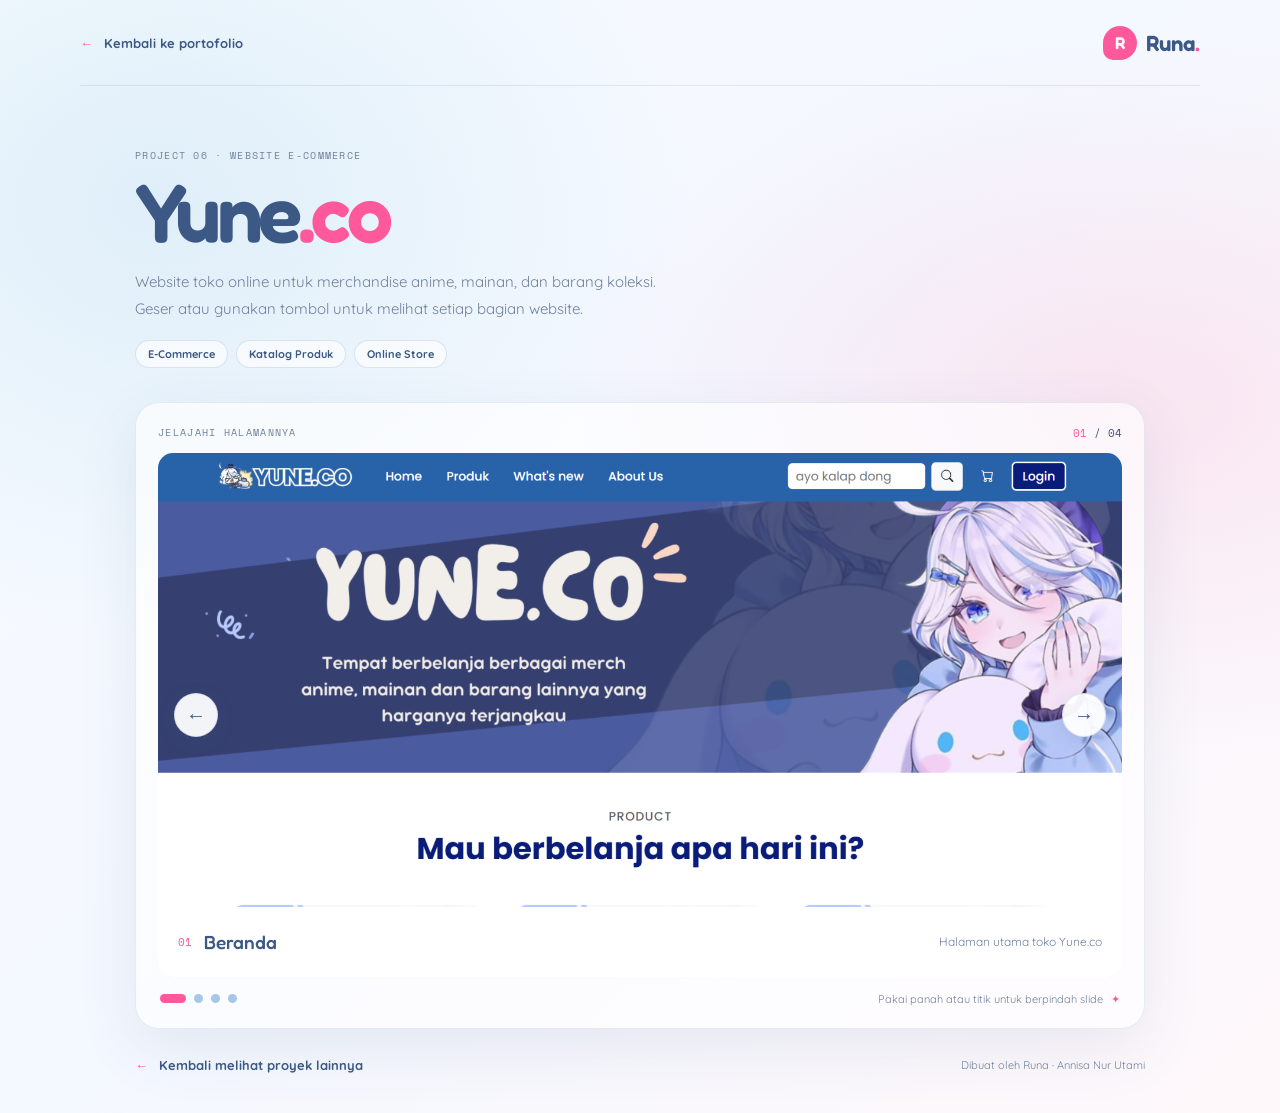
==== yune.html @ 4fbfe3f3 "Rapikan tampilan baru dan projek baru" ====
<!doctype html>
<html lang="id">
  <head>
    <meta charset="utf-8">
    <meta name="viewport" content="width=device-width, initial-scale=1">
    <meta name="theme-color" content="#f8fbff">
    <meta name="description" content="Jelajahi bagian-bagian website toko online Yune.co karya Annisa Nur Utami.">
    <title>Yune.co — Proyek Runa</title>
    <link rel="preconnect" href="https://fonts.googleapis.com">
    <link rel="preconnect" href="https://fonts.gstatic.com" crossorigin>
    <link href="https://fonts.googleapis.com/css2?family=Caveat:wght@500;600;700&family=Fredoka:wght@400;500;600;700&family=Nunito:wght@400;500;600;700;800&family=Quicksand:wght@400;500;600;700&family=Space+Mono:wght@400;700&display=swap" rel="stylesheet">
    <link rel="stylesheet" href="yune.css">
    <script src="yune.js" defer></script>
  </head>
  <body>
    <header class="project-header">
      <a class="back-link" href="index.html#portofolio"><span aria-hidden="true">←</span> Kembali ke portofolio</a>
      <a class="brand" href="index.html" aria-label="Runa, kembali ke beranda"><span class="brand-mark">R</span> Runa<span class="brand-dot">.</span></a>
    </header>

    <main class="project-page">
      <section class="project-intro" aria-labelledby="project-title">
        <p class="eyebrow">PROJECT 06 · WEBSITE E-COMMERCE</p>
        <h1 id="project-title">Yune<span>.co</span></h1>
        <p class="intro-copy">Website toko online untuk merchandise anime, mainan, dan barang koleksi. Geser atau gunakan tombol untuk melihat setiap bagian website.</p>
        <ul class="project-tags" aria-label="Kategori proyek">
          <li>E-Commerce</li>
          <li>Katalog Produk</li>
          <li>Online Store</li>
        </ul>
      </section>

      <section class="gallery" aria-label="Slide halaman website Yune.co">
        <div class="gallery-topline">
          <span class="gallery-kicker">JELAJAHI HALAMANNYA</span>
          <span class="slide-count" aria-live="polite"><span id="current-slide">01</span> / 04</span>
        </div>

        <div class="slide-frame">
          <div class="slides" id="slides">
            <figure class="slide is-active" aria-hidden="false">
              <img src="assets/projects/yune-shop-home.png" alt="Tampilan halaman beranda website Yune.co">
              <figcaption><span>01</span><strong>Beranda</strong><small>Halaman utama toko Yune.co</small></figcaption>
            </figure>
            <figure class="slide" aria-hidden="true">
              <img src="assets/projects/yune-shop-products.png" alt="Tampilan katalog produk website Yune.co" loading="lazy">
              <figcaption><span>02</span><strong>Produk</strong><small>Jelajahi koleksi dan katalog produk</small></figcaption>
            </figure>
            <figure class="slide" aria-hidden="true">
              <img src="assets/projects/yune-shop-about.png" alt="Tampilan halaman tentang Yune.co" loading="lazy">
              <figcaption><span>03</span><strong>Tentang</strong><small>Kenali cerita di balik Yune.co</small></figcaption>
            </figure>
            <figure class="slide" aria-hidden="true">
              <img src="assets/projects/yune-shop-news.png" alt="Tampilan halaman berita website Yune.co" loading="lazy">
              <figcaption><span>04</span><strong>Berita</strong><small>Info dan kabar terbaru dari Yune.co</small></figcaption>
            </figure>
          </div>
          <button class="slide-arrow slide-previous" type="button" aria-label="Lihat slide sebelumnya" aria-controls="slides">←</button>
          <button class="slide-arrow slide-next" type="button" aria-label="Lihat slide berikutnya" aria-controls="slides">→</button>
        </div>

        <div class="gallery-controls">
          <div class="slide-dots" role="group" aria-label="Pilih halaman website">
            <button type="button" class="slide-dot is-active" aria-label="Tampilkan slide Beranda" aria-pressed="true" data-slide="0"></button>
            <button type="button" class="slide-dot" aria-label="Tampilkan slide Produk" aria-pressed="false" data-slide="1"></button>
            <button type="button" class="slide-dot" aria-label="Tampilkan slide Tentang" aria-pressed="false" data-slide="2"></button>
            <button type="button" class="slide-dot" aria-label="Tampilkan slide Berita" aria-pressed="false" data-slide="3"></button>
          </div>
          <p class="swipe-hint">Pakai panah atau titik untuk berpindah slide <span aria-hidden="true">✦</span></p>
        </div>
      </section>

      <footer class="project-footer">
        <a href="index.html#portofolio"><span aria-hidden="true">←</span> Kembali melihat proyek lainnya</a>
        <span>Dibuat oleh Runa · Annisa Nur Utami</span>
      </footer>
    </main>
  </body>
</html>
---- yune.css ----
:root {
  --blue: #a7c7e7;
  --pale-yellow: #fef8b8;
  --pink: #ff82b2;
  --ice: #b2d8ec;
  --navy: #3b5984;
  --hot-pink: #ff599c;
  --ink: #283b59;
  --muted: #71819b;
  --paper: #fbfdff;
}

* { box-sizing: border-box; }
body {
  min-width: 320px;
  min-height: 100vh;
  margin: 0;
  color: var(--ink);
  background:
    radial-gradient(ellipse at 12% 18%, rgba(178, 216, 236, .34), transparent 34%),
    radial-gradient(ellipse at 88% 36%, rgba(255, 130, 178, .16), transparent 36%),
    linear-gradient(135deg, #f7fbff 0%, #f4f8ff 48%, #fff8fb 100%);
  font-family: "Quicksand", sans-serif;
}
button, a { font: inherit; }
a { color: inherit; }
.project-header {
  display: flex;
  width: min(1120px, calc(100% - 64px));
  min-height: 86px;
  margin: 0 auto;
  align-items: center;
  justify-content: space-between;
  border-bottom: 1px solid rgba(59, 89, 132, .12);
}
.back-link, .project-footer a {
  color: var(--navy);
  font-size: 13px;
  font-weight: 800;
  text-decoration: none;
}
.back-link span, .project-footer a span { margin-right: 7px; color: var(--hot-pink); }
.brand {
  display: inline-flex;
  align-items: center;
  color: var(--navy);
  font-family: "Fredoka", sans-serif;
  font-size: 22px;
  font-weight: 600;
  text-decoration: none;
}
.brand-mark {
  display: grid;
  width: 34px;
  height: 34px;
  margin-right: 9px;
  place-items: center;
  border-radius: 50% 50% 50% 10px;
  color: white;
  background: var(--hot-pink);
  font-size: 17px;
}
.brand-dot { color: var(--hot-pink); }
.project-page { width: min(1010px, calc(100% - 64px)); margin: 0 auto; }
.project-intro { max-width: 680px; padding: 62px 0 34px; }
.eyebrow, .gallery-kicker {
  margin: 0;
  color: var(--muted);
  font-family: "Space Mono", monospace;
  font-size: 10px;
  letter-spacing: .13em;
}
.project-intro h1 {
  margin: 8px 0 6px;
  color: var(--navy);
  font-family: "Fredoka", sans-serif;
  font-size: clamp(54px, 8vw, 82px);
  font-weight: 600;
  letter-spacing: -.055em;
  line-height: 1;
}
.project-intro h1 span { color: var(--hot-pink); }
.intro-copy { max-width: 560px; margin: 15px 0 0; color: var(--muted); font-size: 15px; line-height: 1.8; }
.project-tags { display: flex; margin: 18px 0 0; padding: 0; flex-wrap: wrap; gap: 8px; list-style: none; }
.project-tags li { padding: 6px 12px; border: 1px solid rgba(59, 89, 132, .15); border-radius: 30px; color: var(--navy); background: rgba(255, 255, 255, .64); font-size: 11px; font-weight: 700; }
.gallery { padding: 22px; border: 1px solid rgba(59, 89, 132, .11); border-radius: 24px; background: rgba(255, 255, 255, .62); box-shadow: 0 20px 60px rgba(59, 89, 132, .1); }
.gallery-topline { display: flex; min-height: 28px; align-items: flex-start; justify-content: space-between; }
.slide-count { color: var(--navy); font-family: "Space Mono", monospace; font-size: 11px; }
.slide-count span { color: var(--hot-pink); }
.slide-frame { position: relative; overflow: hidden; border-radius: 15px; background: #edf4fa; touch-action: pan-y; }
.slides { display: grid; }
.slide { display: none; margin: 0; }
.slide.is-active { display: block; animation: slide-enter .28s ease both; }
.slide img { display: block; width: 100%; max-height: min(68vh, 680px); min-height: 260px; object-fit: contain; object-position: center top; background: #f3f7fb; }
.slide figcaption { display: flex; min-height: 70px; padding: 12px 20px; align-items: center; gap: 12px; background: white; }
.slide figcaption > span { color: var(--hot-pink); font-family: "Space Mono", monospace; font-size: 11px; }
.slide figcaption strong { color: var(--navy); font-family: "Fredoka", sans-serif; font-size: 19px; font-weight: 500; }
.slide figcaption small { margin-left: auto; color: var(--muted); font-size: 12px; text-align: right; }
.slide-arrow {
  position: absolute;
  top: 50%;
  display: grid;
  width: 44px;
  height: 44px;
  place-items: center;
  border: 1px solid rgba(59, 89, 132, .14);
  border-radius: 50%;
  color: var(--navy);
  background: rgba(255, 255, 255, .94);
  box-shadow: 0 5px 18px rgba(59, 89, 132, .15);
  cursor: pointer;
  font-size: 20px;
  transform: translateY(-50%);
  transition: color .2s ease, background .2s ease, transform .2s ease;
}
.slide-arrow:hover { color: white; background: var(--hot-pink); transform: translateY(-50%) scale(1.06); }
.slide-previous { left: 16px; }
.slide-next { right: 16px; }
.gallery-controls { display: flex; padding: 15px 2px 0; align-items: center; justify-content: space-between; gap: 12px; }
.slide-dots { display: flex; align-items: center; gap: 8px; }
.slide-dot { width: 9px; height: 9px; padding: 0; border: 0; border-radius: 20px; background: var(--blue); cursor: pointer; transition: width .2s ease, background .2s ease; }
.slide-dot.is-active { width: 26px; background: var(--hot-pink); }
.swipe-hint { margin: 0; color: var(--muted); font-size: 11px; text-align: right; }
.swipe-hint span { margin-left: 5px; color: var(--hot-pink); }
.project-footer { display: flex; padding: 28px 0 40px; align-items: center; justify-content: space-between; gap: 14px; }
.project-footer > span { color: var(--muted); font-size: 11px; }
a:focus-visible, button:focus-visible { outline: 3px solid var(--hot-pink); outline-offset: 4px; }
@keyframes slide-enter { from { opacity: .5; transform: translateX(10px); } to { opacity: 1; transform: translateX(0); } }
@media (max-width: 600px) {
  .project-header, .project-page { width: calc(100% - 36px); }
  .project-header { min-height: 70px; }
  .back-link { font-size: 11px; }
  .brand { font-size: 19px; }
  .brand-mark { width: 30px; height: 30px; }
  .project-intro { padding: 43px 0 25px; }
  .project-intro h1 { font-size: 58px; }
  .intro-copy { font-size: 13px; }
  .gallery { padding: 13px; border-radius: 18px; }
  .gallery-kicker { font-size: 8px; }
  .slide img { min-height: 210px; max-height: 58vh; }
  .slide figcaption { min-height: 62px; padding: 10px 12px; gap: 8px; }
  .slide figcaption strong { font-size: 17px; }
  .slide figcaption small { max-width: 43%; font-size: 10px; }
  .slide-arrow { width: 36px; height: 36px; font-size: 17px; }
  .slide-previous { left: 9px; }
  .slide-next { right: 9px; }
  .swipe-hint { max-width: 190px; font-size: 9px; }
  .project-footer { align-items: flex-start; flex-direction: column; }
}
@media (prefers-reduced-motion: reduce) {
  *, *::before, *::after { scroll-behavior: auto !important; animation-duration: .01ms !important; transition-duration: .01ms !important; }
}
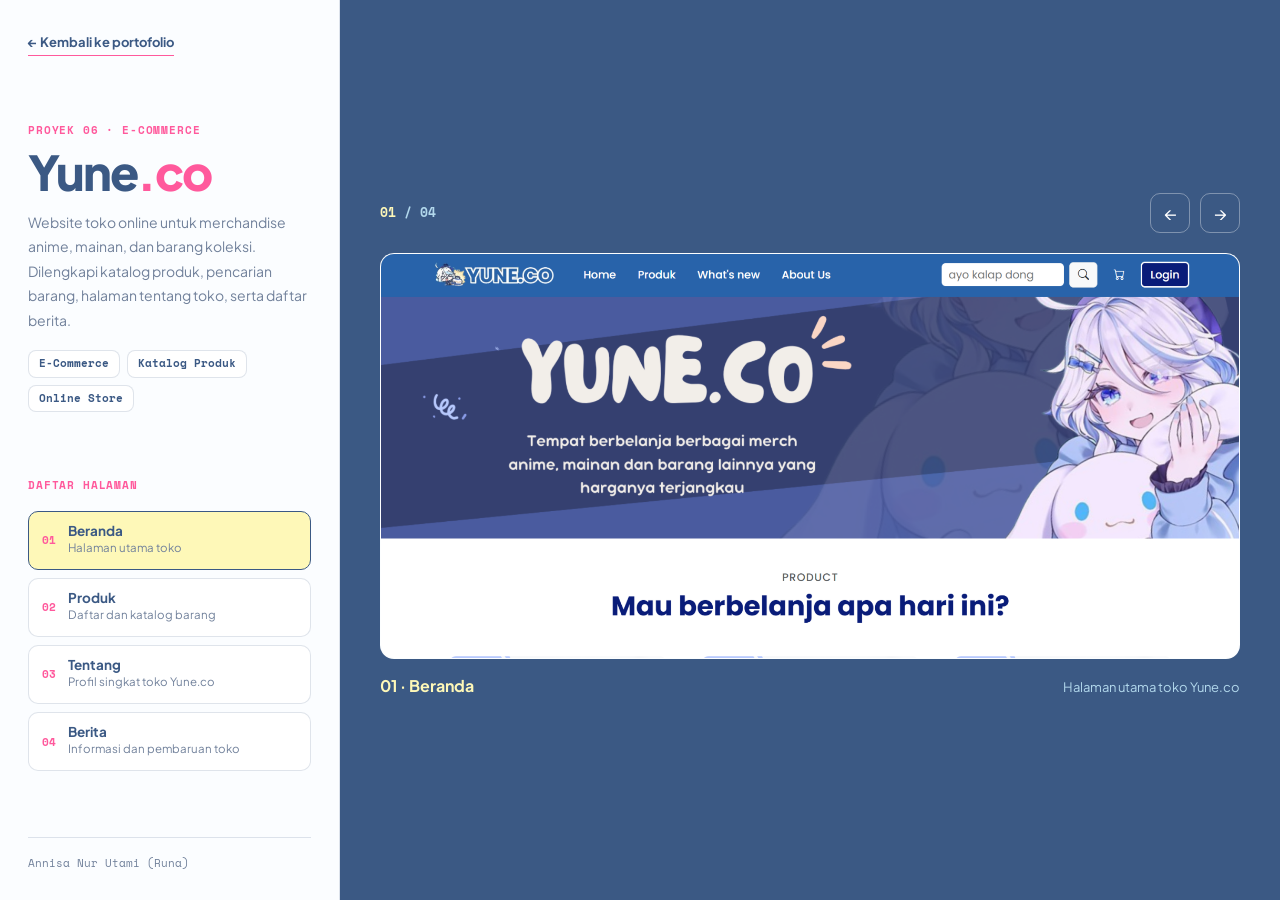
==== commit 31c37066: "REV2" ====
--- a/yune.html
+++ b/yune.html
@@ -3,77 +3,108 @@
   <head>
     <meta charset="utf-8">
     <meta name="viewport" content="width=device-width, initial-scale=1">
-    <meta name="theme-color" content="#f8fbff">
-    <meta name="description" content="Jelajahi bagian-bagian website toko online Yune.co karya Annisa Nur Utami.">
-    <title>Yune.co — Proyek Runa</title>
+    <meta name="theme-color" content="#fbfdff">
+    <meta name="description" content="Tampilan halaman website toko online Yune.co karya Annisa Nur Utami (Runa).">
+    <title>Yune.co — Annisa Nur Utami</title>
     <link rel="preconnect" href="https://fonts.googleapis.com">
     <link rel="preconnect" href="https://fonts.gstatic.com" crossorigin>
-    <link href="https://fonts.googleapis.com/css2?family=Caveat:wght@500;600;700&family=Fredoka:wght@400;500;600;700&family=Nunito:wght@400;500;600;700;800&family=Quicksand:wght@400;500;600;700&family=Space+Mono:wght@400;700&display=swap" rel="stylesheet">
+    <link href="https://fonts.googleapis.com/css2?family=Plus+Jakarta+Sans:wght@400;500;600;700;800&family=Space+Mono:wght@400;700&display=swap" rel="stylesheet">
     <link rel="stylesheet" href="yune.css">
     <script src="yune.js" defer></script>
   </head>
   <body>
-    <header class="project-header">
-      <a class="back-link" href="index.html#portofolio"><span aria-hidden="true">←</span> Kembali ke portofolio</a>
-      <a class="brand" href="index.html" aria-label="Runa, kembali ke beranda"><span class="brand-mark">R</span> Runa<span class="brand-dot">.</span></a>
-    </header>
-
-    <main class="project-page">
-      <section class="project-intro" aria-labelledby="project-title">
-        <p class="eyebrow">PROJECT 06 · WEBSITE E-COMMERCE</p>
-        <h1 id="project-title">Yune<span>.co</span></h1>
-        <p class="intro-copy">Website toko online untuk merchandise anime, mainan, dan barang koleksi. Geser atau gunakan tombol untuk melihat setiap bagian website.</p>
-        <ul class="project-tags" aria-label="Kategori proyek">
-          <li>E-Commerce</li>
-          <li>Katalog Produk</li>
-          <li>Online Store</li>
-        </ul>
-      </section>
-
-      <section class="gallery" aria-label="Slide halaman website Yune.co">
-        <div class="gallery-topline">
-          <span class="gallery-kicker">JELAJAHI HALAMANNYA</span>
-          <span class="slide-count" aria-live="polite"><span id="current-slide">01</span> / 04</span>
+    <div class="yune-shell">
+      <aside class="yune-sidebar">
+        <div class="yune-top">
+          <a class="back-link" href="index.html#portofolio">← Kembali ke portofolio</a>
         </div>
 
-        <div class="slide-frame">
-          <div class="slides" id="slides">
-            <figure class="slide is-active" aria-hidden="false">
-              <img src="assets/projects/yune-shop-home.png" alt="Tampilan halaman beranda website Yune.co">
-              <figcaption><span>01</span><strong>Beranda</strong><small>Halaman utama toko Yune.co</small></figcaption>
-            </figure>
-            <figure class="slide" aria-hidden="true">
-              <img src="assets/projects/yune-shop-products.png" alt="Tampilan katalog produk website Yune.co" loading="lazy">
-              <figcaption><span>02</span><strong>Produk</strong><small>Jelajahi koleksi dan katalog produk</small></figcaption>
-            </figure>
-            <figure class="slide" aria-hidden="true">
-              <img src="assets/projects/yune-shop-about.png" alt="Tampilan halaman tentang Yune.co" loading="lazy">
-              <figcaption><span>03</span><strong>Tentang</strong><small>Kenali cerita di balik Yune.co</small></figcaption>
-            </figure>
-            <figure class="slide" aria-hidden="true">
-              <img src="assets/projects/yune-shop-news.png" alt="Tampilan halaman berita website Yune.co" loading="lazy">
-              <figcaption><span>04</span><strong>Berita</strong><small>Info dan kabar terbaru dari Yune.co</small></figcaption>
-            </figure>
-          </div>
-          <button class="slide-arrow slide-previous" type="button" aria-label="Lihat slide sebelumnya" aria-controls="slides">←</button>
-          <button class="slide-arrow slide-next" type="button" aria-label="Lihat slide berikutnya" aria-controls="slides">→</button>
+        <div class="yune-meta">
+          <p class="yune-kicker">PROYEK 06 · E-COMMERCE</p>
+          <h1>Yune<span>.co</span></h1>
+          <p class="yune-desc">
+            Website toko online untuk merchandise anime, mainan, dan barang koleksi. Dilengkapi katalog produk, pencarian barang, halaman tentang toko, serta daftar berita.
+          </p>
+          <ul class="yune-tags" aria-label="Kategori proyek">
+            <li>E-Commerce</li>
+            <li>Katalog Produk</li>
+            <li>Online Store</li>
+          </ul>
         </div>
 
-        <div class="gallery-controls">
-          <div class="slide-dots" role="group" aria-label="Pilih halaman website">
-            <button type="button" class="slide-dot is-active" aria-label="Tampilkan slide Beranda" aria-pressed="true" data-slide="0"></button>
-            <button type="button" class="slide-dot" aria-label="Tampilkan slide Produk" aria-pressed="false" data-slide="1"></button>
-            <button type="button" class="slide-dot" aria-label="Tampilkan slide Tentang" aria-pressed="false" data-slide="2"></button>
-            <button type="button" class="slide-dot" aria-label="Tampilkan slide Berita" aria-pressed="false" data-slide="3"></button>
+        <nav class="yune-pages" aria-label="Pilih halaman website Yune.co">
+          <p class="pages-label">DAFTAR HALAMAN</p>
+          <button type="button" class="page-btn is-active" data-slide="0" aria-pressed="true">
+            <span class="page-num">01</span>
+            <span><strong>Beranda</strong><small>Halaman utama toko</small></span>
+          </button>
+          <button type="button" class="page-btn" data-slide="1" aria-pressed="false">
+            <span class="page-num">02</span>
+            <span><strong>Produk</strong><small>Daftar dan katalog barang</small></span>
+          </button>
+          <button type="button" class="page-btn" data-slide="2" aria-pressed="false">
+            <span class="page-num">03</span>
+            <span><strong>Tentang</strong><small>Profil singkat toko Yune.co</small></span>
+          </button>
+          <button type="button" class="page-btn" data-slide="3" aria-pressed="false">
+            <span class="page-num">04</span>
+            <span><strong>Berita</strong><small>Informasi dan pembaruan toko</small></span>
+          </button>
+        </nav>
+
+        <footer class="yune-foot">
+          <span>Annisa Nur Utami (Runa)</span>
+        </footer>
+      </aside>
+
+      <main class="yune-stage">
+        <div class="stage-bar">
+          <span class="stage-count" aria-live="polite"><span id="current-slide">01</span> / 04</span>
+          <div class="stage-arrows">
+            <button class="slide-arrow slide-previous" type="button" aria-label="Lihat halaman sebelumnya" aria-controls="slides">←</button>
+            <button class="slide-arrow slide-next" type="button" aria-label="Lihat halaman berikutnya" aria-controls="slides">→</button>
           </div>
-          <p class="swipe-hint">Pakai panah atau titik untuk berpindah slide <span aria-hidden="true">✦</span></p>
         </div>
-      </section>
 
-      <footer class="project-footer">
-        <a href="index.html#portofolio"><span aria-hidden="true">←</span> Kembali melihat proyek lainnya</a>
-        <span>Dibuat oleh Runa · Annisa Nur Utami</span>
-      </footer>
-    </main>
+        <div class="slide-frame" id="slides" tabindex="0" aria-label="Pratinjau halaman website Yune.co">
+          <figure class="slide is-active" aria-hidden="false">
+            <div class="slide-shot">
+              <img src="assets/projects/yune-shop-home.png" alt="Tampilan halaman beranda website Yune.co">
+            </div>
+            <figcaption>
+              <strong>01 · Beranda</strong>
+              <span>Halaman utama toko Yune.co</span>
+            </figcaption>
+          </figure>
+          <figure class="slide" aria-hidden="true">
+            <div class="slide-shot">
+              <img src="assets/projects/yune-shop-products.png" alt="Tampilan katalog produk website Yune.co" loading="lazy">
+            </div>
+            <figcaption>
+              <strong>02 · Produk</strong>
+              <span>Daftar dan katalog barang</span>
+            </figcaption>
+          </figure>
+          <figure class="slide" aria-hidden="true">
+            <div class="slide-shot">
+              <img src="assets/projects/yune-shop-about.png" alt="Tampilan halaman tentang Yune.co" loading="lazy">
+            </div>
+            <figcaption>
+              <strong>03 · Tentang</strong>
+              <span>Profil singkat toko Yune.co</span>
+            </figcaption>
+          </figure>
+          <figure class="slide" aria-hidden="true">
+            <div class="slide-shot">
+              <img src="assets/projects/yune-shop-news.png" alt="Tampilan halaman berita website Yune.co" loading="lazy">
+            </div>
+            <figcaption>
+              <strong>04 · Berita</strong>
+              <span>Informasi dan pembaruan toko</span>
+            </figcaption>
+          </figure>
+        </div>
+      </main>
+    </div>
   </body>
 </html>
--- a/yune.css
+++ b/yune.css
@@ -8,145 +8,190 @@
   --ink: #283b59;
   --muted: #71819b;
   --paper: #fbfdff;
+  --white: #fff;
+  --sans: "Plus Jakarta Sans", sans-serif;
+  --mono: "Space Mono", monospace;
+  --rule: rgba(59, 89, 132, .16);
 }
 
 * { box-sizing: border-box; }
 body {
-  min-width: 320px;
-  min-height: 100vh;
   margin: 0;
   color: var(--ink);
-  background:
-    radial-gradient(ellipse at 12% 18%, rgba(178, 216, 236, .34), transparent 34%),
-    radial-gradient(ellipse at 88% 36%, rgba(255, 130, 178, .16), transparent 36%),
-    linear-gradient(135deg, #f7fbff 0%, #f4f8ff 48%, #fff8fb 100%);
-  font-family: "Quicksand", sans-serif;
+  background: var(--paper);
+  font-family: var(--sans);
+  font-size: 16px;
+  line-height: 1.65;
+  overflow-x: hidden;
 }
-button, a { font: inherit; }
-a { color: inherit; }
-.project-header {
+a { color: inherit; text-decoration: none; }
+button { font: inherit; }
+::selection { color: var(--navy); background: var(--pale-yellow); }
+a:focus-visible, button:focus-visible, .slide-frame:focus-visible { outline: 2px solid var(--hot-pink); outline-offset: 3px; }
+h1, p { margin-top: 0; }
+
+.yune-shell {
+  display: grid;
+  min-height: 100dvh;
+  grid-template-columns: 340px minmax(0, 1fr);
+}
+
+.yune-sidebar {
   display: flex;
-  width: min(1120px, calc(100% - 64px));
-  min-height: 86px;
-  margin: 0 auto;
-  align-items: center;
+  padding: 28px;
+  flex-direction: column;
   justify-content: space-between;
-  border-bottom: 1px solid rgba(59, 89, 132, .12);
+  gap: 28px;
+  border-right: 1px solid var(--rule);
+  background: var(--paper);
 }
-.back-link, .project-footer a {
-  color: var(--navy);
-  font-size: 13px;
-  font-weight: 800;
-  text-decoration: none;
-}
-.back-link span, .project-footer a span { margin-right: 7px; color: var(--hot-pink); }
-.brand {
+.back-link {
   display: inline-flex;
   align-items: center;
   color: var(--navy);
-  font-family: "Fredoka", sans-serif;
-  font-size: 22px;
-  font-weight: 600;
-  text-decoration: none;
+  font-size: 13px;
+  font-weight: 700;
+  border-bottom: 1.5px solid var(--hot-pink);
+  padding-bottom: 2px;
 }
-.brand-mark {
+.back-link:hover { color: var(--hot-pink); }
+
+.yune-kicker, .pages-label {
+  margin: 0 0 8px;
+  color: var(--hot-pink);
+  font-family: var(--mono);
+  font-size: 10.5px;
+  font-weight: 700;
+  letter-spacing: .08em;
+}
+.yune-meta h1 {
+  margin: 0 0 12px;
+  color: var(--navy);
+  font-size: clamp(36px, 4vw, 48px);
+  font-weight: 800;
+  letter-spacing: -.04em;
+  line-height: 1.05;
+}
+.yune-meta h1 span { color: var(--hot-pink); }
+.yune-desc { margin: 0 0 18px; color: var(--muted); font-size: 14px; line-height: 1.75; }
+.yune-tags { display: flex; margin: 0; padding: 0; flex-wrap: wrap; gap: 7px; list-style: none; }
+.yune-tags li {
+  padding: 4px 10px;
+  border: 1px solid var(--rule);
+  border-radius: 8px;
+  color: var(--navy);
+  background: var(--white);
+  font-family: var(--mono);
+  font-size: 10.5px;
+  font-weight: 700;
+}
+
+.yune-pages { display: flex; flex-direction: column; gap: 8px; }
+.page-btn {
+  display: flex;
+  padding: 11px 13px;
+  align-items: center;
+  gap: 12px;
+  border: 1px solid var(--rule);
+  border-radius: 10px;
+  color: var(--navy);
+  background: var(--white);
+  cursor: pointer;
+  text-align: left;
+  transition: background .16s ease, border-color .16s ease;
+}
+.page-btn:hover { border-color: var(--navy); background: rgba(178, 216, 236, .22); }
+.page-btn.is-active { border-color: var(--navy); background: var(--pale-yellow); }
+.page-num { color: var(--hot-pink); font-family: var(--mono); font-size: 11px; font-weight: 700; }
+.page-btn span:last-child { display: flex; flex-direction: column; }
+.page-btn strong { font-size: 13.5px; font-weight: 700; line-height: 1.2; }
+.page-btn small { color: var(--muted); font-size: 11.5px; }
+
+.yune-foot {
+  padding-top: 16px;
+  border-top: 1px solid var(--rule);
+  color: var(--muted);
+  font-family: var(--mono);
+  font-size: 11px;
+}
+
+/* Right Stage */
+.yune-stage {
+  display: flex;
+  padding: 28px 40px 36px;
+  flex-direction: column;
+  justify-content: center;
+  gap: 20px;
+  color: var(--white);
+  background: var(--navy);
+  min-width: 0;
+}
+.stage-bar {
+  display: flex;
+  align-items: center;
+  justify-content: space-between;
+}
+.stage-count { color: var(--ice); font-family: var(--mono); font-size: 13px; font-weight: 700; }
+.stage-count span { color: var(--pale-yellow); }
+.stage-arrows { display: flex; gap: 10px; }
+.slide-arrow {
   display: grid;
-  width: 34px;
-  height: 34px;
-  margin-right: 9px;
+  width: 40px;
+  height: 40px;
   place-items: center;
-  border-radius: 50% 50% 50% 10px;
-  color: white;
-  background: var(--hot-pink);
-  font-size: 17px;
+  border: 1px solid rgba(255, 255, 255, .35);
+  border-radius: 10px;
+  color: var(--white);
+  background: transparent;
+  cursor: pointer;
+  font-size: 18px;
+  transition: background .16s ease, border-color .16s ease;
 }
-.brand-dot { color: var(--hot-pink); }
-.project-page { width: min(1010px, calc(100% - 64px)); margin: 0 auto; }
-.project-intro { max-width: 680px; padding: 62px 0 34px; }
-.eyebrow, .gallery-kicker {
-  margin: 0;
-  color: var(--muted);
-  font-family: "Space Mono", monospace;
-  font-size: 10px;
-  letter-spacing: .13em;
+.slide-arrow:hover { border-color: var(--hot-pink); background: var(--hot-pink); }
+
+.slide-frame { touch-action: pan-y; }
+.slide { display: none; margin: 0; }
+.slide.is-active { display: block; animation: slide-enter .22s ease both; }
+.slide-shot {
+  overflow: hidden;
+  border: 1px solid rgba(255, 255, 255, .2);
+  border-radius: 14px;
+  background: var(--paper);
 }
-.project-intro h1 {
-  margin: 8px 0 6px;
-  color: var(--navy);
-  font-family: "Fredoka", sans-serif;
-  font-size: clamp(54px, 8vw, 82px);
-  font-weight: 600;
-  letter-spacing: -.055em;
-  line-height: 1;
+.slide-shot img {
+  display: block;
+  width: 100%;
+  max-height: 74dvh;
+  min-height: 240px;
+  object-fit: contain;
+  object-position: center top;
+  background: #f3f7fb;
 }
-.project-intro h1 span { color: var(--hot-pink); }
-.intro-copy { max-width: 560px; margin: 15px 0 0; color: var(--muted); font-size: 15px; line-height: 1.8; }
-.project-tags { display: flex; margin: 18px 0 0; padding: 0; flex-wrap: wrap; gap: 8px; list-style: none; }
-.project-tags li { padding: 6px 12px; border: 1px solid rgba(59, 89, 132, .15); border-radius: 30px; color: var(--navy); background: rgba(255, 255, 255, .64); font-size: 11px; font-weight: 700; }
-.gallery { padding: 22px; border: 1px solid rgba(59, 89, 132, .11); border-radius: 24px; background: rgba(255, 255, 255, .62); box-shadow: 0 20px 60px rgba(59, 89, 132, .1); }
-.gallery-topline { display: flex; min-height: 28px; align-items: flex-start; justify-content: space-between; }
-.slide-count { color: var(--navy); font-family: "Space Mono", monospace; font-size: 11px; }
-.slide-count span { color: var(--hot-pink); }
-.slide-frame { position: relative; overflow: hidden; border-radius: 15px; background: #edf4fa; touch-action: pan-y; }
-.slides { display: grid; }
-.slide { display: none; margin: 0; }
-.slide.is-active { display: block; animation: slide-enter .28s ease both; }
-.slide img { display: block; width: 100%; max-height: min(68vh, 680px); min-height: 260px; object-fit: contain; object-position: center top; background: #f3f7fb; }
-.slide figcaption { display: flex; min-height: 70px; padding: 12px 20px; align-items: center; gap: 12px; background: white; }
-.slide figcaption > span { color: var(--hot-pink); font-family: "Space Mono", monospace; font-size: 11px; }
-.slide figcaption strong { color: var(--navy); font-family: "Fredoka", sans-serif; font-size: 19px; font-weight: 500; }
-.slide figcaption small { margin-left: auto; color: var(--muted); font-size: 12px; text-align: right; }
-.slide-arrow {
-  position: absolute;
-  top: 50%;
-  display: grid;
-  width: 44px;
-  height: 44px;
-  place-items: center;
-  border: 1px solid rgba(59, 89, 132, .14);
-  border-radius: 50%;
-  color: var(--navy);
-  background: rgba(255, 255, 255, .94);
-  box-shadow: 0 5px 18px rgba(59, 89, 132, .15);
-  cursor: pointer;
-  font-size: 20px;
-  transform: translateY(-50%);
-  transition: color .2s ease, background .2s ease, transform .2s ease;
+.slide figcaption {
+  display: flex;
+  margin-top: 14px;
+  align-items: baseline;
+  justify-content: space-between;
+  gap: 12px;
 }
-.slide-arrow:hover { color: white; background: var(--hot-pink); transform: translateY(-50%) scale(1.06); }
-.slide-previous { left: 16px; }
-.slide-next { right: 16px; }
-.gallery-controls { display: flex; padding: 15px 2px 0; align-items: center; justify-content: space-between; gap: 12px; }
-.slide-dots { display: flex; align-items: center; gap: 8px; }
-.slide-dot { width: 9px; height: 9px; padding: 0; border: 0; border-radius: 20px; background: var(--blue); cursor: pointer; transition: width .2s ease, background .2s ease; }
-.slide-dot.is-active { width: 26px; background: var(--hot-pink); }
-.swipe-hint { margin: 0; color: var(--muted); font-size: 11px; text-align: right; }
-.swipe-hint span { margin-left: 5px; color: var(--hot-pink); }
-.project-footer { display: flex; padding: 28px 0 40px; align-items: center; justify-content: space-between; gap: 14px; }
-.project-footer > span { color: var(--muted); font-size: 11px; }
-a:focus-visible, button:focus-visible { outline: 3px solid var(--hot-pink); outline-offset: 4px; }
-@keyframes slide-enter { from { opacity: .5; transform: translateX(10px); } to { opacity: 1; transform: translateX(0); } }
-@media (max-width: 600px) {
-  .project-header, .project-page { width: calc(100% - 36px); }
-  .project-header { min-height: 70px; }
-  .back-link { font-size: 11px; }
-  .brand { font-size: 19px; }
-  .brand-mark { width: 30px; height: 30px; }
-  .project-intro { padding: 43px 0 25px; }
-  .project-intro h1 { font-size: 58px; }
-  .intro-copy { font-size: 13px; }
-  .gallery { padding: 13px; border-radius: 18px; }
-  .gallery-kicker { font-size: 8px; }
-  .slide img { min-height: 210px; max-height: 58vh; }
-  .slide figcaption { min-height: 62px; padding: 10px 12px; gap: 8px; }
-  .slide figcaption strong { font-size: 17px; }
-  .slide figcaption small { max-width: 43%; font-size: 10px; }
-  .slide-arrow { width: 36px; height: 36px; font-size: 17px; }
-  .slide-previous { left: 9px; }
-  .slide-next { right: 9px; }
-  .swipe-hint { max-width: 190px; font-size: 9px; }
-  .project-footer { align-items: flex-start; flex-direction: column; }
+.slide figcaption strong { color: var(--pale-yellow); font-size: 16px; font-weight: 700; }
+.slide figcaption span { color: var(--ice); font-size: 13px; }
+
+@keyframes slide-enter { from { opacity: .6; transform: translateY(6px); } to { opacity: 1; transform: translateY(0); } }
+
+@media (max-width: 960px) {
+  .yune-shell { grid-template-columns: 1fr; }
+  .yune-sidebar { border-right: 0; border-bottom: 1px solid var(--rule); padding: 24px 20px; }
+  .yune-pages { display: grid; grid-template-columns: repeat(2, minmax(0, 1fr)); }
+  .yune-foot { display: none; }
+  .yune-stage { padding: 28px 20px 36px; }
 }
+
+@media (max-width: 560px) {
+  .yune-pages { grid-template-columns: 1fr; }
+  .slide figcaption { flex-direction: column; gap: 2px; }
+}
+
 @media (prefers-reduced-motion: reduce) {
   *, *::before, *::after { scroll-behavior: auto !important; animation-duration: .01ms !important; transition-duration: .01ms !important; }
 }
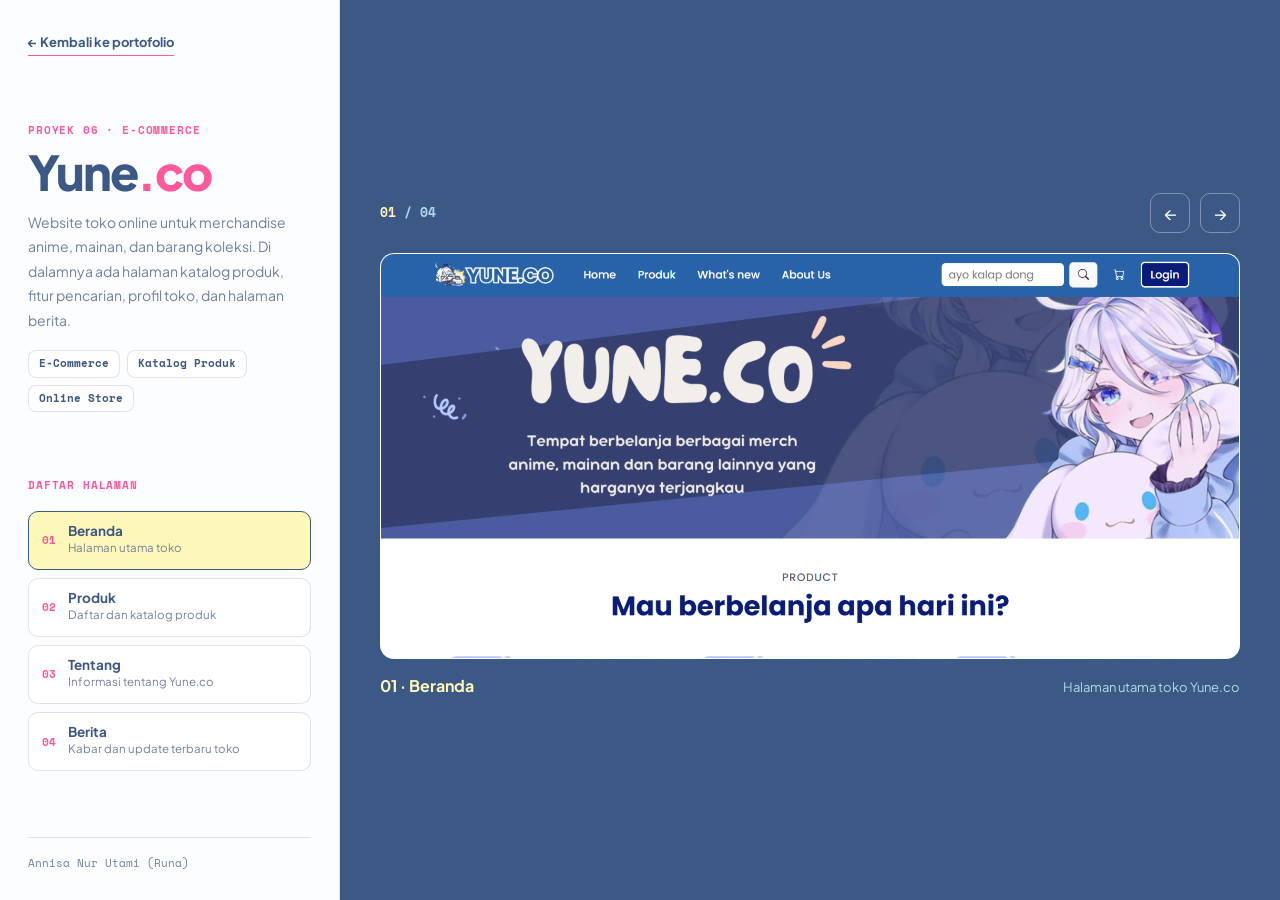
==== commit e53b87c0: "txt" ====
--- a/yune.html
+++ b/yune.html
@@ -23,7 +23,7 @@
           <p class="yune-kicker">PROYEK 06 · E-COMMERCE</p>
           <h1>Yune<span>.co</span></h1>
           <p class="yune-desc">
-            Website toko online untuk merchandise anime, mainan, dan barang koleksi. Dilengkapi katalog produk, pencarian barang, halaman tentang toko, serta daftar berita.
+            Website toko online untuk merchandise anime, mainan, dan barang koleksi. Di dalamnya ada halaman katalog produk, fitur pencarian, profil toko, dan halaman berita.
           </p>
           <ul class="yune-tags" aria-label="Kategori proyek">
             <li>E-Commerce</li>
@@ -40,15 +40,15 @@
           </button>
           <button type="button" class="page-btn" data-slide="1" aria-pressed="false">
             <span class="page-num">02</span>
-            <span><strong>Produk</strong><small>Daftar dan katalog barang</small></span>
+            <span><strong>Produk</strong><small>Daftar dan katalog produk</small></span>
           </button>
           <button type="button" class="page-btn" data-slide="2" aria-pressed="false">
             <span class="page-num">03</span>
-            <span><strong>Tentang</strong><small>Profil singkat toko Yune.co</small></span>
+            <span><strong>Tentang</strong><small>Informasi tentang Yune.co</small></span>
           </button>
           <button type="button" class="page-btn" data-slide="3" aria-pressed="false">
             <span class="page-num">04</span>
-            <span><strong>Berita</strong><small>Informasi dan pembaruan toko</small></span>
+            <span><strong>Berita</strong><small>Kabar dan update terbaru toko</small></span>
           </button>
         </nav>
 
@@ -82,7 +82,7 @@
             </div>
             <figcaption>
               <strong>02 · Produk</strong>
-              <span>Daftar dan katalog barang</span>
+              <span>Daftar dan katalog produk</span>
             </figcaption>
           </figure>
           <figure class="slide" aria-hidden="true">
@@ -91,7 +91,7 @@
             </div>
             <figcaption>
               <strong>03 · Tentang</strong>
-              <span>Profil singkat toko Yune.co</span>
+              <span>Informasi tentang Yune.co</span>
             </figcaption>
           </figure>
           <figure class="slide" aria-hidden="true">
@@ -100,7 +100,7 @@
             </div>
             <figcaption>
               <strong>04 · Berita</strong>
-              <span>Informasi dan pembaruan toko</span>
+              <span>Kabar dan update terbaru toko</span>
             </figcaption>
           </figure>
         </div>
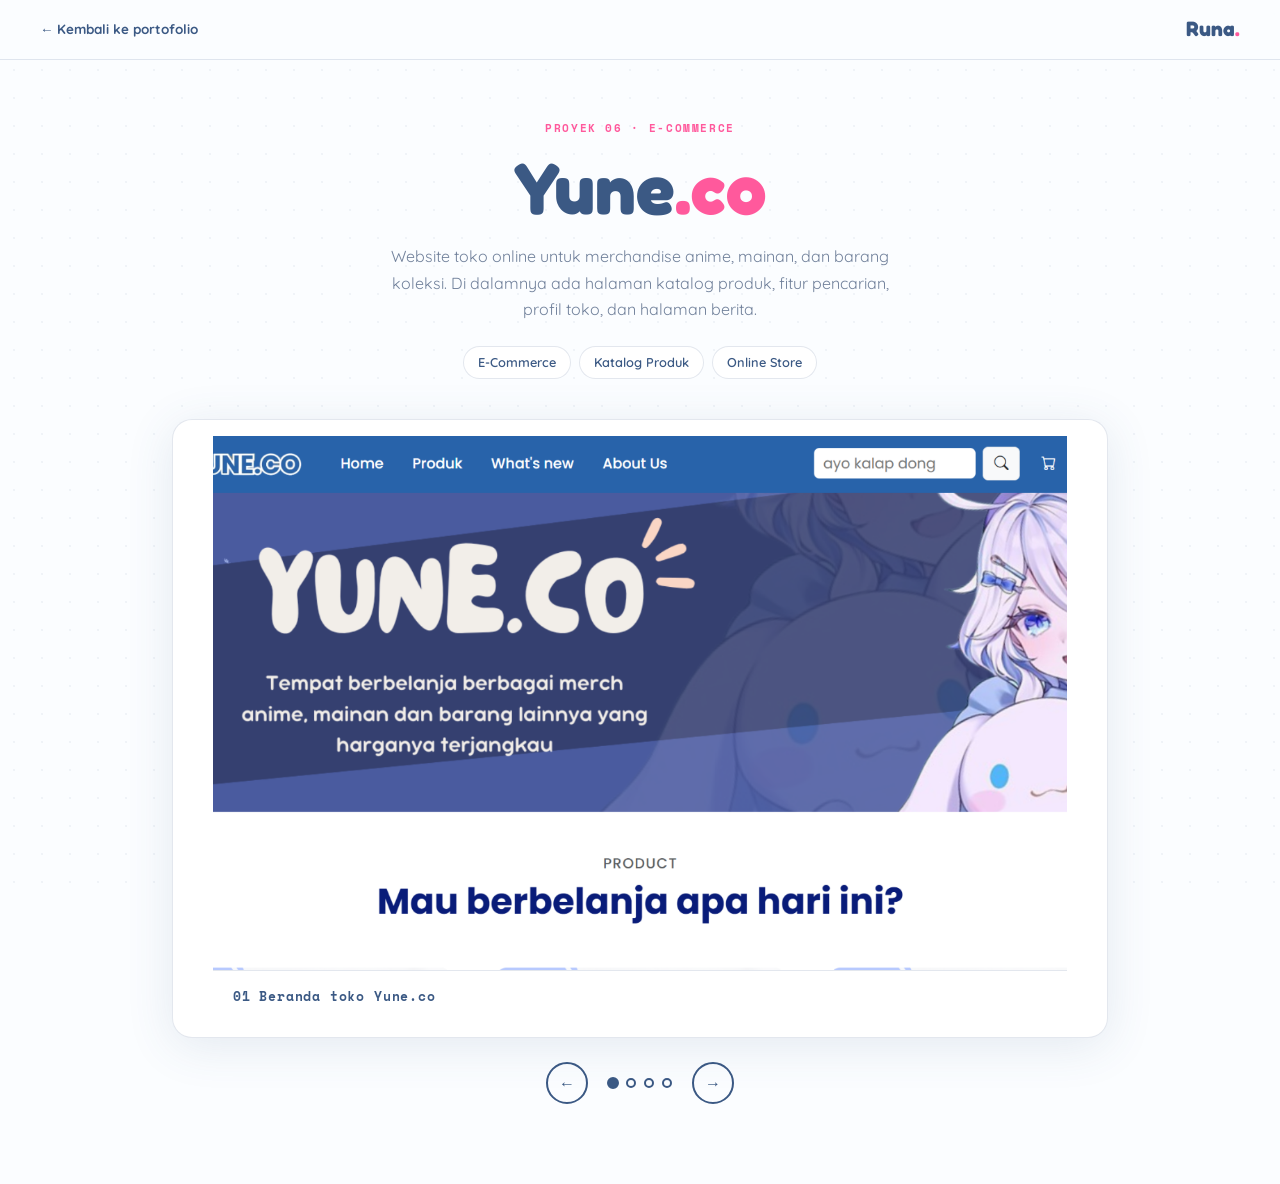
==== commit 9f568738: "rev3" ====
--- a/yune.html
+++ b/yune.html
@@ -8,103 +8,61 @@
     <title>Yune.co — Annisa Nur Utami</title>
     <link rel="preconnect" href="https://fonts.googleapis.com">
     <link rel="preconnect" href="https://fonts.gstatic.com" crossorigin>
-    <link href="https://fonts.googleapis.com/css2?family=Plus+Jakarta+Sans:wght@400;500;600;700;800&family=Space+Mono:wght@400;700&display=swap" rel="stylesheet">
+    <link href="https://fonts.googleapis.com/css2?family=Architects+Daughter&family=Caveat:wght@500;600;700&family=Fredoka:wght@400;500;600;700&family=Nunito:wght@400;500;600;700;800&family=Poppins:wght@400;500;600;700&family=Quicksand:wght@400;500;600;700&family=Sniglet:wght@400;800&family=Space+Mono:wght@400;700&display=swap" rel="stylesheet">
     <link rel="stylesheet" href="yune.css">
     <script src="yune.js" defer></script>
   </head>
   <body>
-    <div class="yune-shell">
-      <aside class="yune-sidebar">
-        <div class="yune-top">
-          <a class="back-link" href="index.html#portofolio">← Kembali ke portofolio</a>
+
+    <header class="project-header">
+      <a class="back-link" href="index.html#portofolio">← Kembali ke portofolio</a>
+      <span class="project-brand">Runa<span>.</span></span>
+    </header>
+
+    <section class="project-intro">
+      <p class="project-kicker">PROYEK 06 · E-COMMERCE</p>
+      <h1>Yune<span>.co</span></h1>
+      <p class="project-desc">
+        Website toko online untuk merchandise anime, mainan, dan barang koleksi. Di dalamnya ada halaman katalog produk, fitur pencarian, profil toko, dan halaman berita.
+      </p>
+      <ul class="project-tags" aria-label="Kategori proyek">
+        <li>E-Commerce</li>
+        <li>Katalog Produk</li>
+        <li>Online Store</li>
+      </ul>
+    </section>
+
+    <section class="gallery" aria-label="Pratinjau halaman website Yune.co">
+      <div class="slide-frame" id="slides">
+        <figure class="slide is-active" aria-hidden="false">
+          <img src="assets/projects/yune-shop-home.png" alt="Tampilan halaman beranda website Yune.co">
+          <figcaption>01 Beranda toko Yune.co</figcaption>
+        </figure>
+        <figure class="slide" aria-hidden="true">
+          <img src="assets/projects/yune-shop-products.png" alt="Tampilan katalog produk website Yune.co" loading="lazy">
+          <figcaption>02 Daftar dan katalog produk</figcaption>
+        </figure>
+        <figure class="slide" aria-hidden="true">
+          <img src="assets/projects/yune-shop-about.png" alt="Tampilan halaman tentang Yune.co" loading="lazy">
+          <figcaption>03 Informasi tentang Yune.co</figcaption>
+        </figure>
+        <figure class="slide" aria-hidden="true">
+          <img src="assets/projects/yune-shop-news.png" alt="Tampilan halaman berita website Yune.co" loading="lazy">
+          <figcaption>04 Kabar dan update terbaru toko</figcaption>
+        </figure>
+      </div>
+
+      <div class="gallery-controls">
+        <button class="slide-btn slide-prev" type="button" aria-label="Slide sebelumnya" aria-controls="slides">←</button>
+        <div class="dot-track" role="tablist" aria-label="Pilih slide">
+          <button class="dot is-active" type="button" role="tab" aria-selected="true" data-index="0" aria-label="Slide 1"></button>
+          <button class="dot" type="button" role="tab" aria-selected="false" data-index="1" aria-label="Slide 2"></button>
+          <button class="dot" type="button" role="tab" aria-selected="false" data-index="2" aria-label="Slide 3"></button>
+          <button class="dot" type="button" role="tab" aria-selected="false" data-index="3" aria-label="Slide 4"></button>
         </div>
+        <button class="slide-btn slide-next" type="button" aria-label="Slide berikutnya" aria-controls="slides">→</button>
+      </div>
+    </section>
 
-        <div class="yune-meta">
-          <p class="yune-kicker">PROYEK 06 · E-COMMERCE</p>
-          <h1>Yune<span>.co</span></h1>
-          <p class="yune-desc">
-            Website toko online untuk merchandise anime, mainan, dan barang koleksi. Di dalamnya ada halaman katalog produk, fitur pencarian, profil toko, dan halaman berita.
-          </p>
-          <ul class="yune-tags" aria-label="Kategori proyek">
-            <li>E-Commerce</li>
-            <li>Katalog Produk</li>
-            <li>Online Store</li>
-          </ul>
-        </div>
-
-        <nav class="yune-pages" aria-label="Pilih halaman website Yune.co">
-          <p class="pages-label">DAFTAR HALAMAN</p>
-          <button type="button" class="page-btn is-active" data-slide="0" aria-pressed="true">
-            <span class="page-num">01</span>
-            <span><strong>Beranda</strong><small>Halaman utama toko</small></span>
-          </button>
-          <button type="button" class="page-btn" data-slide="1" aria-pressed="false">
-            <span class="page-num">02</span>
-            <span><strong>Produk</strong><small>Daftar dan katalog produk</small></span>
-          </button>
-          <button type="button" class="page-btn" data-slide="2" aria-pressed="false">
-            <span class="page-num">03</span>
-            <span><strong>Tentang</strong><small>Informasi tentang Yune.co</small></span>
-          </button>
-          <button type="button" class="page-btn" data-slide="3" aria-pressed="false">
-            <span class="page-num">04</span>
-            <span><strong>Berita</strong><small>Kabar dan update terbaru toko</small></span>
-          </button>
-        </nav>
-
-        <footer class="yune-foot">
-          <span>Annisa Nur Utami (Runa)</span>
-        </footer>
-      </aside>
-
-      <main class="yune-stage">
-        <div class="stage-bar">
-          <span class="stage-count" aria-live="polite"><span id="current-slide">01</span> / 04</span>
-          <div class="stage-arrows">
-            <button class="slide-arrow slide-previous" type="button" aria-label="Lihat halaman sebelumnya" aria-controls="slides">←</button>
-            <button class="slide-arrow slide-next" type="button" aria-label="Lihat halaman berikutnya" aria-controls="slides">→</button>
-          </div>
-        </div>
-
-        <div class="slide-frame" id="slides" tabindex="0" aria-label="Pratinjau halaman website Yune.co">
-          <figure class="slide is-active" aria-hidden="false">
-            <div class="slide-shot">
-              <img src="assets/projects/yune-shop-home.png" alt="Tampilan halaman beranda website Yune.co">
-            </div>
-            <figcaption>
-              <strong>01 · Beranda</strong>
-              <span>Halaman utama toko Yune.co</span>
-            </figcaption>
-          </figure>
-          <figure class="slide" aria-hidden="true">
-            <div class="slide-shot">
-              <img src="assets/projects/yune-shop-products.png" alt="Tampilan katalog produk website Yune.co" loading="lazy">
-            </div>
-            <figcaption>
-              <strong>02 · Produk</strong>
-              <span>Daftar dan katalog produk</span>
-            </figcaption>
-          </figure>
-          <figure class="slide" aria-hidden="true">
-            <div class="slide-shot">
-              <img src="assets/projects/yune-shop-about.png" alt="Tampilan halaman tentang Yune.co" loading="lazy">
-            </div>
-            <figcaption>
-              <strong>03 · Tentang</strong>
-              <span>Informasi tentang Yune.co</span>
-            </figcaption>
-          </figure>
-          <figure class="slide" aria-hidden="true">
-            <div class="slide-shot">
-              <img src="assets/projects/yune-shop-news.png" alt="Tampilan halaman berita website Yune.co" loading="lazy">
-            </div>
-            <figcaption>
-              <strong>04 · Berita</strong>
-              <span>Kabar dan update terbaru toko</span>
-            </figcaption>
-          </figure>
-        </div>
-      </main>
-    </div>
   </body>
 </html>
--- a/yune.css
+++ b/yune.css
@@ -1,3 +1,4 @@
+/* ===== DESIGN TOKENS (same palette) ===== */
 :root {
   --blue: #a7c7e7;
   --pale-yellow: #fef8b8;
@@ -9,189 +10,206 @@
   --muted: #71819b;
   --paper: #fbfdff;
   --white: #fff;
-  --sans: "Plus Jakarta Sans", sans-serif;
+  --body-font: "Quicksand", sans-serif;
+  --display-font: "Fredoka", sans-serif;
   --mono: "Space Mono", monospace;
-  --rule: rgba(59, 89, 132, .16);
-}
-
-* { box-sizing: border-box; }
+  --rule: rgba(59, 89, 132, .14);
+  --radius: 20px;
+  --radius-sm: 12px;
+}
+
+/* ===== BASE ===== */
+*, *::before, *::after { box-sizing: border-box; }
+html { scroll-behavior: smooth; }
 body {
   margin: 0;
   color: var(--ink);
   background: var(--paper);
-  font-family: var(--sans);
+  font-family: var(--body-font);
   font-size: 16px;
   line-height: 1.65;
   overflow-x: hidden;
+  min-height: 100dvh;
+}
+body::before {
+  content: "";
+  position: fixed;
+  inset: 0;
+  background-image: radial-gradient(circle, rgba(59,89,132,.06) 1px, transparent 1px);
+  background-size: 28px 28px;
+  pointer-events: none;
+  z-index: 0;
 }
 a { color: inherit; text-decoration: none; }
-button { font: inherit; }
+button { font: inherit; cursor: pointer; }
+img { display: block; max-width: 100%; }
+h1, h2, p { margin-top: 0; }
+ul { margin: 0; padding: 0; list-style: none; }
 ::selection { color: var(--navy); background: var(--pale-yellow); }
-a:focus-visible, button:focus-visible, .slide-frame:focus-visible { outline: 2px solid var(--hot-pink); outline-offset: 3px; }
-h1, p { margin-top: 0; }
-
-.yune-shell {
-  display: grid;
-  min-height: 100dvh;
-  grid-template-columns: 340px minmax(0, 1fr);
-}
-
-.yune-sidebar {
-  display: flex;
-  padding: 28px;
+a:focus-visible, button:focus-visible { outline: 2px solid var(--hot-pink); outline-offset: 3px; }
+
+/* ===== HEADER ===== */
+.project-header {
+  position: sticky;
+  top: 0;
+  z-index: 50;
+  display: flex;
+  align-items: center;
+  justify-content: space-between;
+  padding: 0 40px;
+  height: 60px;
+  background: rgba(251,253,255,.88);
+  backdrop-filter: blur(14px);
+  -webkit-backdrop-filter: blur(14px);
+  border-bottom: 1px solid var(--rule);
+}
+.back-link {
+  font-size: .84rem;
+  font-weight: 700;
+  color: var(--navy);
+  transition: color .18s ease;
+}
+.back-link:hover { color: var(--hot-pink); }
+.project-brand {
+  font-family: var(--display-font);
+  font-size: 1.3rem;
+  font-weight: 700;
+  color: var(--navy);
+}
+.project-brand span { color: var(--hot-pink); }
+
+/* ===== INTRO ===== */
+.project-intro {
+  position: relative;
+  z-index: 1;
+  max-width: 760px;
+  margin: 0 auto;
+  padding: 60px 32px 40px;
+  text-align: center;
+}
+.project-kicker {
+  font-family: var(--mono);
+  font-size: .68rem;
+  font-weight: 700;
+  letter-spacing: .15em;
+  color: var(--hot-pink);
+  margin-bottom: 10px;
+}
+.project-intro h1 {
+  font-family: var(--display-font);
+  font-size: clamp(2.8rem, 7vw, 4.5rem);
+  font-weight: 700;
+  color: var(--navy);
+  margin-bottom: 16px;
+  line-height: 1.1;
+}
+.project-intro h1 span { color: var(--hot-pink); }
+.project-desc {
+  color: var(--muted);
+  font-size: 1rem;
+  max-width: 52ch;
+  margin: 0 auto 24px;
+}
+.project-tags {
+  display: flex;
+  justify-content: center;
+  flex-wrap: wrap;
+  gap: 8px;
+}
+.project-tags li {
+  padding: 5px 14px;
+  border-radius: 100px;
+  border: 1px solid var(--rule);
+  background: var(--white);
+  font-size: .8rem;
+  font-weight: 600;
+  color: var(--navy);
+}
+
+/* ===== GALLERY ===== */
+.gallery {
+  position: relative;
+  z-index: 1;
+  max-width: 1000px;
+  margin: 0 auto;
+  padding: 0 32px 80px;
+}
+
+/* Slide frame */
+.slide-frame {
+  position: relative;
+  border-radius: var(--radius);
+  overflow: hidden;
+  background: var(--white);
+  border: 1px solid var(--rule);
+  box-shadow: 0 8px 48px rgba(59,89,132,.12);
+  min-height: 420px;
+}
+.slide {
+  position: absolute;
+  inset: 0;
+  opacity: 0;
+  pointer-events: none;
+  transition: opacity .4s ease;
+  display: flex;
   flex-direction: column;
-  justify-content: space-between;
-  gap: 28px;
-  border-right: 1px solid var(--rule);
-  background: var(--paper);
-}
-.back-link {
-  display: inline-flex;
+}
+.slide.is-active { opacity: 1; pointer-events: auto; position: relative; }
+.slide img {
+  width: 100%;
+  aspect-ratio: 16/10;
+  object-fit: cover;
+  object-position: top;
+  display: block;
+}
+.slide figcaption {
+  padding: 14px 20px;
+  font-size: .84rem;
+  font-weight: 700;
+  color: var(--navy);
+  border-top: 1px solid var(--rule);
+  font-family: var(--mono);
+  letter-spacing: .06em;
+}
+
+/* Gallery controls */
+.gallery-controls {
+  display: flex;
   align-items: center;
-  color: var(--navy);
-  font-size: 13px;
-  font-weight: 700;
-  border-bottom: 1.5px solid var(--hot-pink);
-  padding-bottom: 2px;
-}
-.back-link:hover { color: var(--hot-pink); }
-
-.yune-kicker, .pages-label {
-  margin: 0 0 8px;
-  color: var(--hot-pink);
-  font-family: var(--mono);
-  font-size: 10.5px;
-  font-weight: 700;
-  letter-spacing: .08em;
-}
-.yune-meta h1 {
-  margin: 0 0 12px;
-  color: var(--navy);
-  font-size: clamp(36px, 4vw, 48px);
-  font-weight: 800;
-  letter-spacing: -.04em;
-  line-height: 1.05;
-}
-.yune-meta h1 span { color: var(--hot-pink); }
-.yune-desc { margin: 0 0 18px; color: var(--muted); font-size: 14px; line-height: 1.75; }
-.yune-tags { display: flex; margin: 0; padding: 0; flex-wrap: wrap; gap: 7px; list-style: none; }
-.yune-tags li {
-  padding: 4px 10px;
-  border: 1px solid var(--rule);
-  border-radius: 8px;
-  color: var(--navy);
-  background: var(--white);
-  font-family: var(--mono);
-  font-size: 10.5px;
-  font-weight: 700;
-}
-
-.yune-pages { display: flex; flex-direction: column; gap: 8px; }
-.page-btn {
-  display: flex;
-  padding: 11px 13px;
-  align-items: center;
-  gap: 12px;
-  border: 1px solid var(--rule);
-  border-radius: 10px;
-  color: var(--navy);
-  background: var(--white);
-  cursor: pointer;
-  text-align: left;
-  transition: background .16s ease, border-color .16s ease;
-}
-.page-btn:hover { border-color: var(--navy); background: rgba(178, 216, 236, .22); }
-.page-btn.is-active { border-color: var(--navy); background: var(--pale-yellow); }
-.page-num { color: var(--hot-pink); font-family: var(--mono); font-size: 11px; font-weight: 700; }
-.page-btn span:last-child { display: flex; flex-direction: column; }
-.page-btn strong { font-size: 13.5px; font-weight: 700; line-height: 1.2; }
-.page-btn small { color: var(--muted); font-size: 11.5px; }
-
-.yune-foot {
-  padding-top: 16px;
-  border-top: 1px solid var(--rule);
-  color: var(--muted);
-  font-family: var(--mono);
-  font-size: 11px;
-}
-
-/* Right Stage */
-.yune-stage {
-  display: flex;
-  padding: 28px 40px 36px;
-  flex-direction: column;
   justify-content: center;
   gap: 20px;
-  color: var(--white);
-  background: var(--navy);
-  min-width: 0;
-}
-.stage-bar {
-  display: flex;
-  align-items: center;
-  justify-content: space-between;
-}
-.stage-count { color: var(--ice); font-family: var(--mono); font-size: 13px; font-weight: 700; }
-.stage-count span { color: var(--pale-yellow); }
-.stage-arrows { display: flex; gap: 10px; }
-.slide-arrow {
+  margin-top: 24px;
+}
+.slide-btn {
   display: grid;
-  width: 40px;
-  height: 40px;
   place-items: center;
-  border: 1px solid rgba(255, 255, 255, .35);
-  border-radius: 10px;
-  color: var(--white);
-  background: transparent;
-  cursor: pointer;
-  font-size: 18px;
-  transition: background .16s ease, border-color .16s ease;
-}
-.slide-arrow:hover { border-color: var(--hot-pink); background: var(--hot-pink); }
-
-.slide-frame { touch-action: pan-y; }
-.slide { display: none; margin: 0; }
-.slide.is-active { display: block; animation: slide-enter .22s ease both; }
-.slide-shot {
-  overflow: hidden;
-  border: 1px solid rgba(255, 255, 255, .2);
-  border-radius: 14px;
-  background: var(--paper);
-}
-.slide-shot img {
-  display: block;
-  width: 100%;
-  max-height: 74dvh;
-  min-height: 240px;
-  object-fit: contain;
-  object-position: center top;
-  background: #f3f7fb;
-}
-.slide figcaption {
-  display: flex;
-  margin-top: 14px;
-  align-items: baseline;
-  justify-content: space-between;
-  gap: 12px;
-}
-.slide figcaption strong { color: var(--pale-yellow); font-size: 16px; font-weight: 700; }
-.slide figcaption span { color: var(--ice); font-size: 13px; }
-
-@keyframes slide-enter { from { opacity: .6; transform: translateY(6px); } to { opacity: 1; transform: translateY(0); } }
-
-@media (max-width: 960px) {
-  .yune-shell { grid-template-columns: 1fr; }
-  .yune-sidebar { border-right: 0; border-bottom: 1px solid var(--rule); padding: 24px 20px; }
-  .yune-pages { display: grid; grid-template-columns: repeat(2, minmax(0, 1fr)); }
-  .yune-foot { display: none; }
-  .yune-stage { padding: 28px 20px 36px; }
-}
-
-@media (max-width: 560px) {
-  .yune-pages { grid-template-columns: 1fr; }
-  .slide figcaption { flex-direction: column; gap: 2px; }
-}
-
-@media (prefers-reduced-motion: reduce) {
-  *, *::before, *::after { scroll-behavior: auto !important; animation-duration: .01ms !important; transition-duration: .01ms !important; }
-}
+  width: 42px;
+  height: 42px;
+  border-radius: 50%;
+  border: 2px solid var(--navy);
+  background: none;
+  color: var(--navy);
+  font-size: 1rem;
+  font-weight: 700;
+  transition: background .18s ease, color .18s ease;
+}
+.slide-btn:hover { background: var(--navy); color: var(--white); }
+.dot-track { display: flex; gap: 8px; align-items: center; }
+.dot {
+  width: 10px;
+  height: 10px;
+  border-radius: 50%;
+  border: 2px solid var(--navy);
+  background: none;
+  padding: 0;
+  transition: background .2s ease, transform .2s ease;
+}
+.dot.is-active { background: var(--navy); transform: scale(1.2); }
+
+/* ===== RESPONSIVE ===== */
+@media (max-width: 640px) {
+  .project-header { padding: 0 20px; }
+  .project-intro { padding: 40px 20px 28px; }
+  .gallery { padding: 0 20px 60px; }
+  .slide-frame { min-height: 220px; }
+}
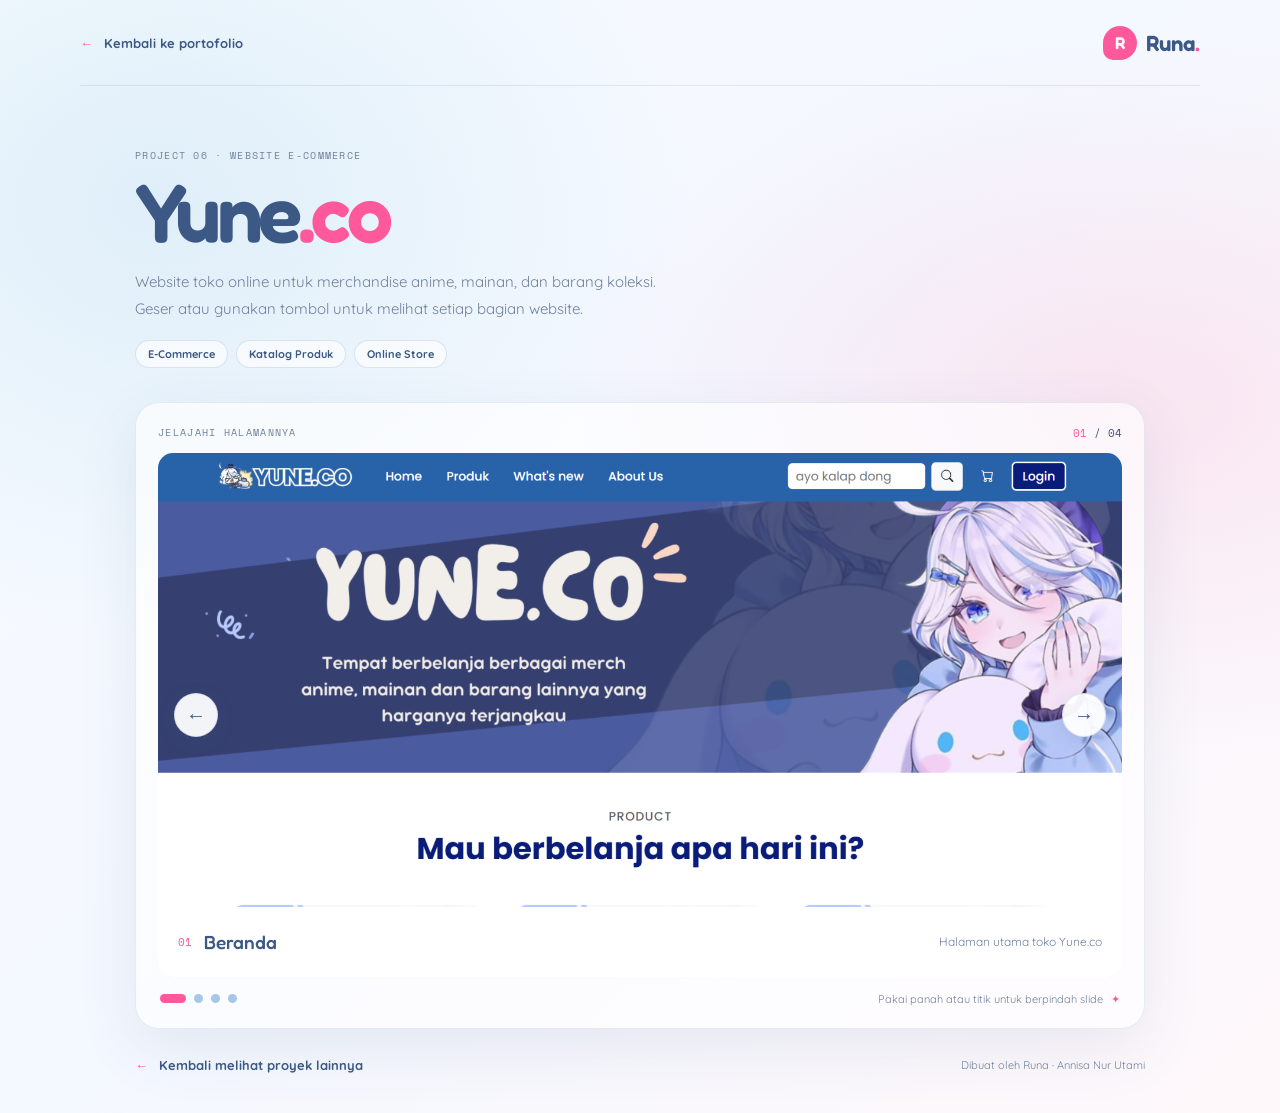
==== commit f3f9169a: "newrev ubah coba" ====
--- a/yune.html
+++ b/yune.html
@@ -3,66 +3,77 @@
   <head>
     <meta charset="utf-8">
     <meta name="viewport" content="width=device-width, initial-scale=1">
-    <meta name="theme-color" content="#fbfdff">
-    <meta name="description" content="Tampilan halaman website toko online Yune.co karya Annisa Nur Utami (Runa).">
-    <title>Yune.co — Annisa Nur Utami</title>
+    <meta name="theme-color" content="#f8fbff">
+    <meta name="description" content="Jelajahi bagian-bagian website toko online Yune.co karya Annisa Nur Utami.">
+    <title>Yune.co — Proyek Runa</title>
     <link rel="preconnect" href="https://fonts.googleapis.com">
     <link rel="preconnect" href="https://fonts.gstatic.com" crossorigin>
-    <link href="https://fonts.googleapis.com/css2?family=Architects+Daughter&family=Caveat:wght@500;600;700&family=Fredoka:wght@400;500;600;700&family=Nunito:wght@400;500;600;700;800&family=Poppins:wght@400;500;600;700&family=Quicksand:wght@400;500;600;700&family=Sniglet:wght@400;800&family=Space+Mono:wght@400;700&display=swap" rel="stylesheet">
+    <link href="https://fonts.googleapis.com/css2?family=Caveat:wght@500;600;700&family=Fredoka:wght@400;500;600;700&family=Nunito:wght@400;500;600;700;800&family=Quicksand:wght@400;500;600;700&family=Space+Mono:wght@400;700&display=swap" rel="stylesheet">
     <link rel="stylesheet" href="yune.css">
     <script src="yune.js" defer></script>
   </head>
   <body>
-
     <header class="project-header">
-      <a class="back-link" href="index.html#portofolio">← Kembali ke portofolio</a>
-      <span class="project-brand">Runa<span>.</span></span>
+      <a class="back-link" href="index.html#portofolio"><span aria-hidden="true">←</span> Kembali ke portofolio</a>
+      <a class="brand" href="index.html" aria-label="Runa, kembali ke beranda"><span class="brand-mark">R</span> Runa<span class="brand-dot">.</span></a>
     </header>
 
-    <section class="project-intro">
-      <p class="project-kicker">PROYEK 06 · E-COMMERCE</p>
-      <h1>Yune<span>.co</span></h1>
-      <p class="project-desc">
-        Website toko online untuk merchandise anime, mainan, dan barang koleksi. Di dalamnya ada halaman katalog produk, fitur pencarian, profil toko, dan halaman berita.
-      </p>
-      <ul class="project-tags" aria-label="Kategori proyek">
-        <li>E-Commerce</li>
-        <li>Katalog Produk</li>
-        <li>Online Store</li>
-      </ul>
-    </section>
+    <main class="project-page">
+      <section class="project-intro" aria-labelledby="project-title">
+        <p class="eyebrow">PROJECT 06 · WEBSITE E-COMMERCE</p>
+        <h1 id="project-title">Yune<span>.co</span></h1>
+        <p class="intro-copy">Website toko online untuk merchandise anime, mainan, dan barang koleksi. Geser atau gunakan tombol untuk melihat setiap bagian website.</p>
+        <ul class="project-tags" aria-label="Kategori proyek">
+          <li>E-Commerce</li>
+          <li>Katalog Produk</li>
+          <li>Online Store</li>
+        </ul>
+      </section>
 
-    <section class="gallery" aria-label="Pratinjau halaman website Yune.co">
-      <div class="slide-frame" id="slides">
-        <figure class="slide is-active" aria-hidden="false">
-          <img src="assets/projects/yune-shop-home.png" alt="Tampilan halaman beranda website Yune.co">
-          <figcaption>01 Beranda toko Yune.co</figcaption>
-        </figure>
-        <figure class="slide" aria-hidden="true">
-          <img src="assets/projects/yune-shop-products.png" alt="Tampilan katalog produk website Yune.co" loading="lazy">
-          <figcaption>02 Daftar dan katalog produk</figcaption>
-        </figure>
-        <figure class="slide" aria-hidden="true">
-          <img src="assets/projects/yune-shop-about.png" alt="Tampilan halaman tentang Yune.co" loading="lazy">
-          <figcaption>03 Informasi tentang Yune.co</figcaption>
-        </figure>
-        <figure class="slide" aria-hidden="true">
-          <img src="assets/projects/yune-shop-news.png" alt="Tampilan halaman berita website Yune.co" loading="lazy">
-          <figcaption>04 Kabar dan update terbaru toko</figcaption>
-        </figure>
-      </div>
+      <section class="gallery" aria-label="Slide halaman website Yune.co">
+        <div class="gallery-topline">
+          <span class="gallery-kicker">JELAJAHI HALAMANNYA</span>
+          <span class="slide-count" aria-live="polite"><span id="current-slide">01</span> / 04</span>
+        </div>
 
-      <div class="gallery-controls">
-        <button class="slide-btn slide-prev" type="button" aria-label="Slide sebelumnya" aria-controls="slides">←</button>
-        <div class="dot-track" role="tablist" aria-label="Pilih slide">
-          <button class="dot is-active" type="button" role="tab" aria-selected="true" data-index="0" aria-label="Slide 1"></button>
-          <button class="dot" type="button" role="tab" aria-selected="false" data-index="1" aria-label="Slide 2"></button>
-          <button class="dot" type="button" role="tab" aria-selected="false" data-index="2" aria-label="Slide 3"></button>
-          <button class="dot" type="button" role="tab" aria-selected="false" data-index="3" aria-label="Slide 4"></button>
+        <div class="slide-frame">
+          <div class="slides" id="slides">
+            <figure class="slide is-active" aria-hidden="false">
+              <img src="assets/projects/yune-shop-home.png" alt="Tampilan halaman beranda website Yune.co">
+              <figcaption><span>01</span><strong>Beranda</strong><small>Halaman utama toko Yune.co</small></figcaption>
+            </figure>
+            <figure class="slide" aria-hidden="true">
+              <img src="assets/projects/yune-shop-products.png" alt="Tampilan katalog produk website Yune.co" loading="lazy">
+              <figcaption><span>02</span><strong>Produk</strong><small>Jelajahi koleksi dan katalog produk</small></figcaption>
+            </figure>
+            <figure class="slide" aria-hidden="true">
+              <img src="assets/projects/yune-shop-about.png" alt="Tampilan halaman tentang Yune.co" loading="lazy">
+              <figcaption><span>03</span><strong>Tentang</strong><small>Kenali cerita di balik Yune.co</small></figcaption>
+            </figure>
+            <figure class="slide" aria-hidden="true">
+              <img src="assets/projects/yune-shop-news.png" alt="Tampilan halaman berita website Yune.co" loading="lazy">
+              <figcaption><span>04</span><strong>Berita</strong><small>Info dan kabar terbaru dari Yune.co</small></figcaption>
+            </figure>
+          </div>
+          <button class="slide-arrow slide-previous" type="button" aria-label="Lihat slide sebelumnya" aria-controls="slides">←</button>
+          <button class="slide-arrow slide-next" type="button" aria-label="Lihat slide berikutnya" aria-controls="slides">→</button>
         </div>
-        <button class="slide-btn slide-next" type="button" aria-label="Slide berikutnya" aria-controls="slides">→</button>
-      </div>
-    </section>
 
+        <div class="gallery-controls">
+          <div class="slide-dots" role="group" aria-label="Pilih halaman website">
+            <button type="button" class="slide-dot is-active" aria-label="Tampilkan slide Beranda" aria-pressed="true" data-slide="0"></button>
+            <button type="button" class="slide-dot" aria-label="Tampilkan slide Produk" aria-pressed="false" data-slide="1"></button>
+            <button type="button" class="slide-dot" aria-label="Tampilkan slide Tentang" aria-pressed="false" data-slide="2"></button>
+            <button type="button" class="slide-dot" aria-label="Tampilkan slide Berita" aria-pressed="false" data-slide="3"></button>
+          </div>
+          <p class="swipe-hint">Pakai panah atau titik untuk berpindah slide <span aria-hidden="true">✦</span></p>
+        </div>
+      </section>
+
+      <footer class="project-footer">
+        <a href="index.html#portofolio"><span aria-hidden="true">←</span> Kembali melihat proyek lainnya</a>
+        <span>Dibuat oleh Runa · Annisa Nur Utami</span>
+      </footer>
+    </main>
   </body>
 </html>
--- a/yune.css
+++ b/yune.css
@@ -1,4 +1,3 @@
-/* ===== DESIGN TOKENS (same palette) ===== */
 :root {
   --blue: #a7c7e7;
   --pale-yellow: #fef8b8;
@@ -9,207 +8,145 @@
   --ink: #283b59;
   --muted: #71819b;
   --paper: #fbfdff;
-  --white: #fff;
-  --body-font: "Quicksand", sans-serif;
-  --display-font: "Fredoka", sans-serif;
-  --mono: "Space Mono", monospace;
-  --rule: rgba(59, 89, 132, .14);
-  --radius: 20px;
-  --radius-sm: 12px;
 }
 
-/* ===== BASE ===== */
-*, *::before, *::after { box-sizing: border-box; }
-html { scroll-behavior: smooth; }
+* { box-sizing: border-box; }
 body {
+  min-width: 320px;
+  min-height: 100vh;
   margin: 0;
   color: var(--ink);
-  background: var(--paper);
-  font-family: var(--body-font);
-  font-size: 16px;
-  line-height: 1.65;
-  overflow-x: hidden;
-  min-height: 100dvh;
+  background:
+    radial-gradient(ellipse at 12% 18%, rgba(178, 216, 236, .34), transparent 34%),
+    radial-gradient(ellipse at 88% 36%, rgba(255, 130, 178, .16), transparent 36%),
+    linear-gradient(135deg, #f7fbff 0%, #f4f8ff 48%, #fff8fb 100%);
+  font-family: "Quicksand", sans-serif;
 }
-body::before {
-  content: "";
-  position: fixed;
-  inset: 0;
-  background-image: radial-gradient(circle, rgba(59,89,132,.06) 1px, transparent 1px);
-  background-size: 28px 28px;
-  pointer-events: none;
-  z-index: 0;
-}
-a { color: inherit; text-decoration: none; }
-button { font: inherit; cursor: pointer; }
-img { display: block; max-width: 100%; }
-h1, h2, p { margin-top: 0; }
-ul { margin: 0; padding: 0; list-style: none; }
-::selection { color: var(--navy); background: var(--pale-yellow); }
-a:focus-visible, button:focus-visible { outline: 2px solid var(--hot-pink); outline-offset: 3px; }
-
-/* ===== HEADER ===== */
+button, a { font: inherit; }
+a { color: inherit; }
 .project-header {
-  position: sticky;
-  top: 0;
-  z-index: 50;
   display: flex;
+  width: min(1120px, calc(100% - 64px));
+  min-height: 86px;
+  margin: 0 auto;
   align-items: center;
   justify-content: space-between;
-  padding: 0 40px;
-  height: 60px;
-  background: rgba(251,253,255,.88);
-  backdrop-filter: blur(14px);
-  -webkit-backdrop-filter: blur(14px);
-  border-bottom: 1px solid var(--rule);
+  border-bottom: 1px solid rgba(59, 89, 132, .12);
 }
-.back-link {
-  font-size: .84rem;
-  font-weight: 700;
+.back-link, .project-footer a {
   color: var(--navy);
-  transition: color .18s ease;
+  font-size: 13px;
+  font-weight: 800;
+  text-decoration: none;
 }
-.back-link:hover { color: var(--hot-pink); }
-.project-brand {
-  font-family: var(--display-font);
-  font-size: 1.3rem;
-  font-weight: 700;
+.back-link span, .project-footer a span { margin-right: 7px; color: var(--hot-pink); }
+.brand {
+  display: inline-flex;
+  align-items: center;
   color: var(--navy);
+  font-family: "Fredoka", sans-serif;
+  font-size: 22px;
+  font-weight: 600;
+  text-decoration: none;
 }
-.project-brand span { color: var(--hot-pink); }
-
-/* ===== INTRO ===== */
-.project-intro {
-  position: relative;
-  z-index: 1;
-  max-width: 760px;
-  margin: 0 auto;
-  padding: 60px 32px 40px;
-  text-align: center;
+.brand-mark {
+  display: grid;
+  width: 34px;
+  height: 34px;
+  margin-right: 9px;
+  place-items: center;
+  border-radius: 50% 50% 50% 10px;
+  color: white;
+  background: var(--hot-pink);
+  font-size: 17px;
 }
-.project-kicker {
-  font-family: var(--mono);
-  font-size: .68rem;
-  font-weight: 700;
-  letter-spacing: .15em;
-  color: var(--hot-pink);
-  margin-bottom: 10px;
+.brand-dot { color: var(--hot-pink); }
+.project-page { width: min(1010px, calc(100% - 64px)); margin: 0 auto; }
+.project-intro { max-width: 680px; padding: 62px 0 34px; }
+.eyebrow, .gallery-kicker {
+  margin: 0;
+  color: var(--muted);
+  font-family: "Space Mono", monospace;
+  font-size: 10px;
+  letter-spacing: .13em;
 }
 .project-intro h1 {
-  font-family: var(--display-font);
-  font-size: clamp(2.8rem, 7vw, 4.5rem);
-  font-weight: 700;
+  margin: 8px 0 6px;
   color: var(--navy);
-  margin-bottom: 16px;
-  line-height: 1.1;
+  font-family: "Fredoka", sans-serif;
+  font-size: clamp(54px, 8vw, 82px);
+  font-weight: 600;
+  letter-spacing: -.055em;
+  line-height: 1;
 }
 .project-intro h1 span { color: var(--hot-pink); }
-.project-desc {
-  color: var(--muted);
-  font-size: 1rem;
-  max-width: 52ch;
-  margin: 0 auto 24px;
+.intro-copy { max-width: 560px; margin: 15px 0 0; color: var(--muted); font-size: 15px; line-height: 1.8; }
+.project-tags { display: flex; margin: 18px 0 0; padding: 0; flex-wrap: wrap; gap: 8px; list-style: none; }
+.project-tags li { padding: 6px 12px; border: 1px solid rgba(59, 89, 132, .15); border-radius: 30px; color: var(--navy); background: rgba(255, 255, 255, .64); font-size: 11px; font-weight: 700; }
+.gallery { padding: 22px; border: 1px solid rgba(59, 89, 132, .11); border-radius: 24px; background: rgba(255, 255, 255, .62); box-shadow: 0 20px 60px rgba(59, 89, 132, .1); }
+.gallery-topline { display: flex; min-height: 28px; align-items: flex-start; justify-content: space-between; }
+.slide-count { color: var(--navy); font-family: "Space Mono", monospace; font-size: 11px; }
+.slide-count span { color: var(--hot-pink); }
+.slide-frame { position: relative; overflow: hidden; border-radius: 15px; background: #edf4fa; touch-action: pan-y; }
+.slides { display: grid; }
+.slide { display: none; margin: 0; }
+.slide.is-active { display: block; animation: slide-enter .28s ease both; }
+.slide img { display: block; width: 100%; max-height: min(68vh, 680px); min-height: 260px; object-fit: contain; object-position: center top; background: #f3f7fb; }
+.slide figcaption { display: flex; min-height: 70px; padding: 12px 20px; align-items: center; gap: 12px; background: white; }
+.slide figcaption > span { color: var(--hot-pink); font-family: "Space Mono", monospace; font-size: 11px; }
+.slide figcaption strong { color: var(--navy); font-family: "Fredoka", sans-serif; font-size: 19px; font-weight: 500; }
+.slide figcaption small { margin-left: auto; color: var(--muted); font-size: 12px; text-align: right; }
+.slide-arrow {
+  position: absolute;
+  top: 50%;
+  display: grid;
+  width: 44px;
+  height: 44px;
+  place-items: center;
+  border: 1px solid rgba(59, 89, 132, .14);
+  border-radius: 50%;
+  color: var(--navy);
+  background: rgba(255, 255, 255, .94);
+  box-shadow: 0 5px 18px rgba(59, 89, 132, .15);
+  cursor: pointer;
+  font-size: 20px;
+  transform: translateY(-50%);
+  transition: color .2s ease, background .2s ease, transform .2s ease;
 }
-.project-tags {
-  display: flex;
-  justify-content: center;
-  flex-wrap: wrap;
-  gap: 8px;
+.slide-arrow:hover { color: white; background: var(--hot-pink); transform: translateY(-50%) scale(1.06); }
+.slide-previous { left: 16px; }
+.slide-next { right: 16px; }
+.gallery-controls { display: flex; padding: 15px 2px 0; align-items: center; justify-content: space-between; gap: 12px; }
+.slide-dots { display: flex; align-items: center; gap: 8px; }
+.slide-dot { width: 9px; height: 9px; padding: 0; border: 0; border-radius: 20px; background: var(--blue); cursor: pointer; transition: width .2s ease, background .2s ease; }
+.slide-dot.is-active { width: 26px; background: var(--hot-pink); }
+.swipe-hint { margin: 0; color: var(--muted); font-size: 11px; text-align: right; }
+.swipe-hint span { margin-left: 5px; color: var(--hot-pink); }
+.project-footer { display: flex; padding: 28px 0 40px; align-items: center; justify-content: space-between; gap: 14px; }
+.project-footer > span { color: var(--muted); font-size: 11px; }
+a:focus-visible, button:focus-visible { outline: 3px solid var(--hot-pink); outline-offset: 4px; }
+@keyframes slide-enter { from { opacity: .5; transform: translateX(10px); } to { opacity: 1; transform: translateX(0); } }
+@media (max-width: 600px) {
+  .project-header, .project-page { width: calc(100% - 36px); }
+  .project-header { min-height: 70px; }
+  .back-link { font-size: 11px; }
+  .brand { font-size: 19px; }
+  .brand-mark { width: 30px; height: 30px; }
+  .project-intro { padding: 43px 0 25px; }
+  .project-intro h1 { font-size: 58px; }
+  .intro-copy { font-size: 13px; }
+  .gallery { padding: 13px; border-radius: 18px; }
+  .gallery-kicker { font-size: 8px; }
+  .slide img { min-height: 210px; max-height: 58vh; }
+  .slide figcaption { min-height: 62px; padding: 10px 12px; gap: 8px; }
+  .slide figcaption strong { font-size: 17px; }
+  .slide figcaption small { max-width: 43%; font-size: 10px; }
+  .slide-arrow { width: 36px; height: 36px; font-size: 17px; }
+  .slide-previous { left: 9px; }
+  .slide-next { right: 9px; }
+  .swipe-hint { max-width: 190px; font-size: 9px; }
+  .project-footer { align-items: flex-start; flex-direction: column; }
 }
-.project-tags li {
-  padding: 5px 14px;
-  border-radius: 100px;
-  border: 1px solid var(--rule);
-  background: var(--white);
-  font-size: .8rem;
-  font-weight: 600;
-  color: var(--navy);
+@media (prefers-reduced-motion: reduce) {
+  *, *::before, *::after { scroll-behavior: auto !important; animation-duration: .01ms !important; transition-duration: .01ms !important; }
 }
-
-/* ===== GALLERY ===== */
-.gallery {
-  position: relative;
-  z-index: 1;
-  max-width: 1000px;
-  margin: 0 auto;
-  padding: 0 32px 80px;
-}
-
-/* Slide frame */
-.slide-frame {
-  position: relative;
-  border-radius: var(--radius);
-  overflow: hidden;
-  background: var(--white);
-  border: 1px solid var(--rule);
-  box-shadow: 0 8px 48px rgba(59,89,132,.12);
-  min-height: 420px;
-}
-.slide {
-  position: absolute;
-  inset: 0;
-  opacity: 0;
-  pointer-events: none;
-  transition: opacity .4s ease;
-  display: flex;
-  flex-direction: column;
-}
-.slide.is-active { opacity: 1; pointer-events: auto; position: relative; }
-.slide img {
-  width: 100%;
-  aspect-ratio: 16/10;
-  object-fit: cover;
-  object-position: top;
-  display: block;
-}
-.slide figcaption {
-  padding: 14px 20px;
-  font-size: .84rem;
-  font-weight: 700;
-  color: var(--navy);
-  border-top: 1px solid var(--rule);
-  font-family: var(--mono);
-  letter-spacing: .06em;
-}
-
-/* Gallery controls */
-.gallery-controls {
-  display: flex;
-  align-items: center;
-  justify-content: center;
-  gap: 20px;
-  margin-top: 24px;
-}
-.slide-btn {
-  display: grid;
-  place-items: center;
-  width: 42px;
-  height: 42px;
-  border-radius: 50%;
-  border: 2px solid var(--navy);
-  background: none;
-  color: var(--navy);
-  font-size: 1rem;
-  font-weight: 700;
-  transition: background .18s ease, color .18s ease;
-}
-.slide-btn:hover { background: var(--navy); color: var(--white); }
-.dot-track { display: flex; gap: 8px; align-items: center; }
-.dot {
-  width: 10px;
-  height: 10px;
-  border-radius: 50%;
-  border: 2px solid var(--navy);
-  background: none;
-  padding: 0;
-  transition: background .2s ease, transform .2s ease;
-}
-.dot.is-active { background: var(--navy); transform: scale(1.2); }
-
-/* ===== RESPONSIVE ===== */
-@media (max-width: 640px) {
-  .project-header { padding: 0 20px; }
-  .project-intro { padding: 40px 20px 28px; }
-  .gallery { padding: 0 20px 60px; }
-  .slide-frame { min-height: 220px; }
-}
